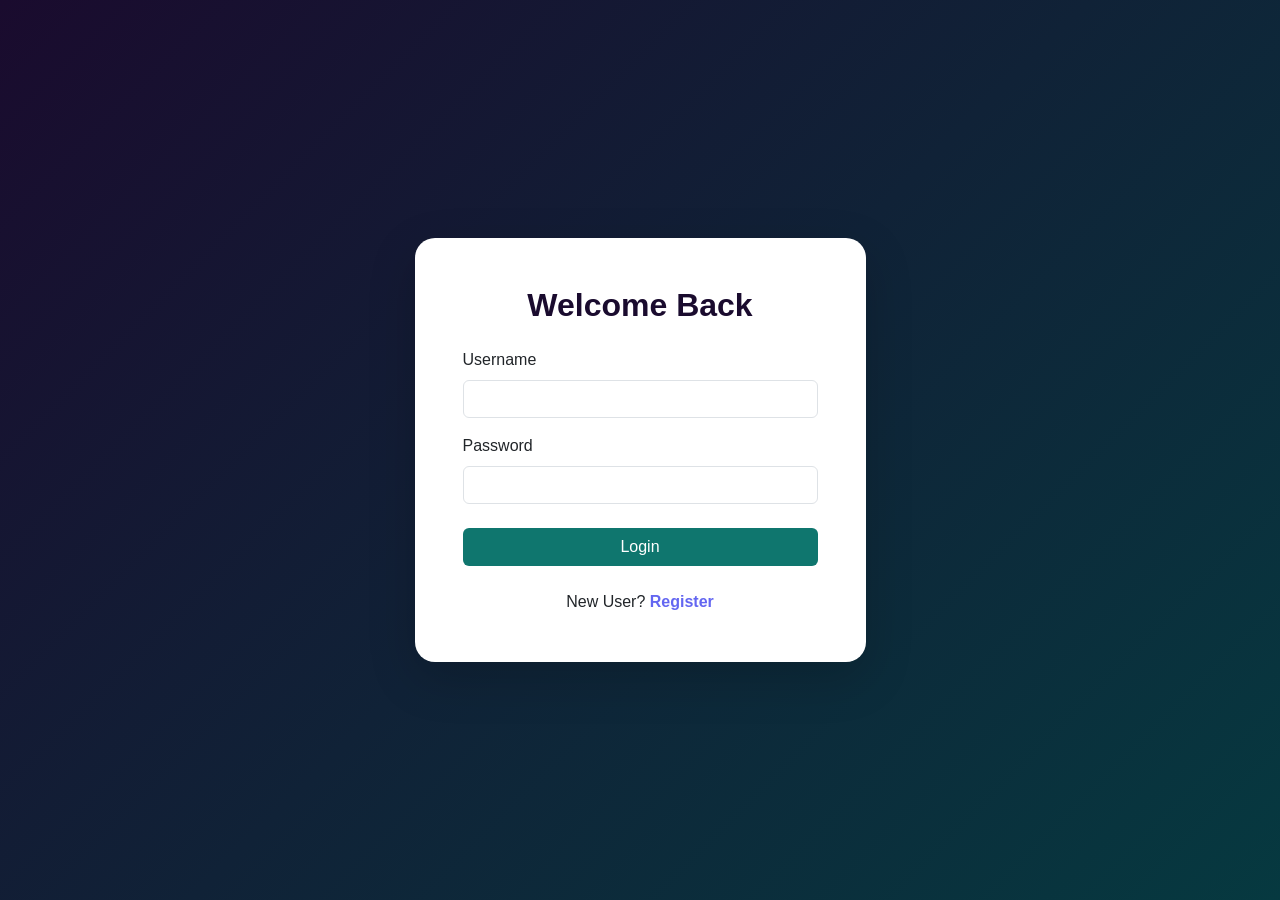
==== health-tracker.html @ 25d147f1 "Added authentication system" ====
<!doctype html>
<html lang="en">
  <head>
    <meta charset="UTF-8" />
    <meta name="viewport" content="width=device-width, initial-scale=1.0" />
    <title>Health Tracker | Fitness Tracker</title>

    <link
      href="https://cdn.jsdelivr.net/npm/bootstrap@5.3.2/dist/css/bootstrap.min.css"
      rel="stylesheet"
    />

    <link rel="stylesheet" href="assets/css/style.css" />
  </head>
  <body>
    <!-- NAVBAR -->
    <nav
      class="navbar navbar-expand-lg navbar-dark bg-dark"
      style="
        font-family:
          &quot;Lucida Sans&quot;, &quot;Lucida Sans Regular&quot;,
          &quot;Lucida Grande&quot;, &quot;Lucida Sans Unicode&quot;, Geneva,
          Verdana, sans-serif;
      "
    >
      <div class="container">
        <a class="navbar-brand fw-bold" href="index.html">Fitness Tracker</a>

        <button
          class="navbar-toggler"
          type="button"
          data-bs-toggle="collapse"
          data-bs-target="#navbarNav"
        >
          <span class="navbar-toggler-icon"></span>
        </button>

        <div class="collapse navbar-collapse" id="navbarNav">
          <ul class="navbar-nav ms-auto">
            <li class="nav-item">
              <a class="nav-link" href="index.html">Home</a>
            </li>

            <li class="nav-item">
              <a class="nav-link" href="Workout log.html">Workout Log</a>
            </li>

            <li class="nav-item">
              <a class="nav-link active" href="health-tracker.html"
                >Health Tracker</a
              >
            </li>

            <li class="nav-item">
              <a class="nav-link" href="Progress.html">Progress</a>
            </li>

            <li class="nav-item">
              <a class="nav-link" href="Analytics.html">Analytics</a>
            </li>

            <li class="nav-item">
              <a class="nav-link" href="About.html">About</a>
            </li>
            <li class="nav-item">
              <a class="nav-link text-danger" href="#" onclick="logout()">
                Logout
              </a>
            </li>
          </ul>
        </div>
      </div>
    </nav>

    <!-- HEADER -->
    <section
      class="py-4"
      style="background: linear-gradient(135deg, #1a0b2e, #063940)"
    >
      <div class="container text-center text-white">
        <h2 class="fw-bold">Health Tracker</h2>
        <p class="mb-0">Track Sleep, Steps, and Water Intake</p>
      </div>
    </section>

    <div class="container py-5">
      <!-- SLEEP -->

      <div class="card shadow mb-5" style="background-color: #eef2ff">
        <div class="card-body">
          <h4 class="mb-4">Sleep Log</h4>

          <form id="sleepForm">
            <div class="row g-3">
              <div class="col-md-6">
                <input
                  type="date"
                  id="sleepDate"
                  class="form-control"
                  required
                />
              </div>

              <div class="col-md-6">
                <input
                  type="number"
                  id="hoursSlept"
                  class="form-control"
                  placeholder="Hours Slept"
                  min="0"
                  step="0.1"
                  required
                />
              </div>

              <div class="col-12">
                <button class="btn btn-primary">Add Sleep Record</button>
              </div>
            </div>
          </form>

          <hr />

          <table class="table table-striped text-center">
            <thead class="table-dark">
              <tr>
                <th>Date</th>
                <th>Hours Slept</th>
                <th>Actions</th>
              </tr>
            </thead>

            <tbody id="sleepTableBody"></tbody>
          </table>
        </div>
      </div>

      <!-- STEPS -->

      <div class="card shadow mb-5" style="background-color: #eef2ff">
        <div class="card-body">
          <h4 class="mb-4">Step Log</h4>

          <form id="stepForm">
            <div class="row g-3">
              <div class="col-md-6">
                <input
                  type="date"
                  id="stepDate"
                  class="form-control"
                  required
                />
              </div>

              <div class="col-md-6">
                <input
                  type="number"
                  id="stepsWalked"
                  class="form-control"
                  placeholder="Steps Walked"
                  min="0"
                  required
                />
              </div>

              <div class="col-12">
                <button
                  class="btn btn-success"
                  style="background-color: #0f766e"
                >
                  Add Step Record
                </button>
              </div>
            </div>
          </form>

          <hr />

          <table class="table table-striped text-center">
            <thead class="table-dark">
              <tr>
                <th>Date</th>
                <th>Steps Walked</th>
                <th>Actions</th>
              </tr>
            </thead>

            <tbody id="stepTableBody"></tbody>
          </table>
        </div>
      </div>

      <!-- WATER -->

      <div class="card shadow" style="background-color: #eef2ff">
        <div class="card-body">
          <h4 class="mb-4">Water Intake Log</h4>

          <form id="waterForm">
            <div class="row g-3">
              <div class="col-md-6">
                <input
                  type="date"
                  id="waterDate"
                  class="form-control"
                  required
                />
              </div>

              <div class="col-md-6">
                <input
                  type="number"
                  id="litersDrank"
                  class="form-control"
                  placeholder="Liters Drank"
                  min="0"
                  step="0.1"
                  required
                />
              </div>

              <div class="col-12">
                <button
                  class="btn btn-info"
                  style="color: white"
                  style="background-color: #7c3aed"
                  ;
                >
                  Add Water Record
                </button>
              </div>
            </div>
          </form>

          <hr />

          <table class="table table-striped text-center">
            <thead class="table-dark">
              <tr>
                <th>Date</th>
                <th>Liters Drank</th>
                <th>Actions</th>
              </tr>
            </thead>

            <tbody id="waterTableBody"></tbody>
          </table>
        </div>
      </div>
    </div>

    <footer
      class="bg-dark text-white text-center py-3"
      style="
        font-family:
          &quot;Lucida Sans&quot;, &quot;Lucida Sans Regular&quot;,
          &quot;Lucida Grande&quot;, &quot;Lucida Sans Unicode&quot;, Geneva,
          Verdana, sans-serif;
      "
    >
      <p class="mb-0">© 2025 Student Fitness & Performance Tracker</p>
    </footer>

    <script src="https://cdn.jsdelivr.net/npm/bootstrap@5.3.2/dist/js/bootstrap.bundle.min.js"></script>

    <script>
      if (!localStorage.getItem("userId")) {
        window.location.href = "login.html";
      }
      async function loadSleep() {
        const response = await fetch(
          "https://student-fitness-performance-tracker-production.up.railway.app/sleep",
        );

        const records = await response.json();

        const tableBody = document.getElementById("sleepTableBody");

        tableBody.innerHTML = "";

        records.forEach((record) => {
          tableBody.innerHTML += `
            <tr>
              <td>${formatDate(record.sleepDate)}</td>
                <td>${record.hoursSlept}</td>
                <td>
        <button
            class="btn btn-danger btn-sm"
            onclick="deleteSleep(${record.id})" style="background-color: #8B1E3F"
        >
            Delete
        </button>
    </td>
            </tr>
            `;
        });
      }

      async function loadSteps() {
        const response = await fetch(
          "https://student-fitness-performance-tracker-production.up.railway.app/steps",
        );

        const records = await response.json();

        const tableBody = document.getElementById("stepTableBody");

        tableBody.innerHTML = "";

        records.forEach((record) => {
          tableBody.innerHTML += `
            <tr>
              <td>${formatDate(record.stepDate)}</td>
                <td>${record.stepsWalked}</td>
                <td>
        <button
            class="btn btn-danger btn-sm"
            onclick="deleteStep(${record.id})" style="background-color: #8B1E3F"
        >
            Delete
        </button>
    </td>
            </tr>
            `;
        });
      }

      async function loadWater() {
        const response = await fetch(
          "https://student-fitness-performance-tracker-production.up.railway.app/water",
        );

        const records = await response.json();

        const tableBody = document.getElementById("waterTableBody");

        tableBody.innerHTML = "";

        records.forEach((record) => {
          tableBody.innerHTML += `
            <tr>
              <td>${formatDate(record.waterDate)}</td>
                <td>${record.litersDrank}</td>
                <td>
        <button
            class="btn btn-danger btn-sm"
            onclick="deleteWater(${record.id})" style="background-color: #8B1E3F"
        >
            Delete
        </button>
    </td>
            </tr>
            `;
        });
      }

      document
        .getElementById("sleepForm")
        .addEventListener("submit", async function (e) {
          e.preventDefault();

          await fetch(
            "https://student-fitness-performance-tracker-production.up.railway.app/sleep",
            {
              method: "POST",

              headers: {
                "Content-Type": "application/json",
              },

              body: JSON.stringify({
                sleepDate: document.getElementById("sleepDate").value,
                hoursSlept: parseFloat(
                  document.getElementById("hoursSlept").value,
                ),
              }),
            },
          );

          this.reset();

          loadSleep();
        });

      document
        .getElementById("stepForm")
        .addEventListener("submit", async function (e) {
          e.preventDefault();

          await fetch(
            "https://student-fitness-performance-tracker-production.up.railway.app/steps",
            {
              method: "POST",

              headers: {
                "Content-Type": "application/json",
              },

              body: JSON.stringify({
                stepDate: document.getElementById("stepDate").value,
                stepsWalked: parseInt(
                  document.getElementById("stepsWalked").value,
                ),
              }),
            },
          );

          this.reset();

          loadSteps();
        });

      document
        .getElementById("waterForm")
        .addEventListener("submit", async function (e) {
          e.preventDefault();

          await fetch(
            "https://student-fitness-performance-tracker-production.up.railway.app/water",
            {
              method: "POST",

              headers: {
                "Content-Type": "application/json",
              },

              body: JSON.stringify({
                waterDate: document.getElementById("waterDate").value,
                litersDrank: parseFloat(
                  document.getElementById("litersDrank").value,
                ),
              }),
            },
          );

          this.reset();

          loadWater();
        });
      async function deleteSleep(id) {
        if (!confirm("Delete sleep record?")) {
          return;
        }

        await fetch(
          `https://student-fitness-performance-tracker-production.up.railway.app/sleep/${id}`,
          {
            method: "DELETE",
          },
        );

        loadSleep();
      }
      async function deleteWater(id) {
        if (!confirm("Delete water record?")) {
          return;
        }

        await fetch(
          `https://student-fitness-performance-tracker-production.up.railway.app/water/${id}`,
          {
            method: "DELETE",
          },
        );

        loadWater();
      }
      async function deleteStep(id) {
        if (!confirm("Delete step record?")) {
          return;
        }

        await fetch(
          `https://student-fitness-performance-tracker-production.up.railway.app/steps/${id}`,
          {
            method: "DELETE",
          },
        );

        loadSteps();
      }

      loadSleep();
      loadSteps();
      loadWater();
    </script>
  </body>
</html>
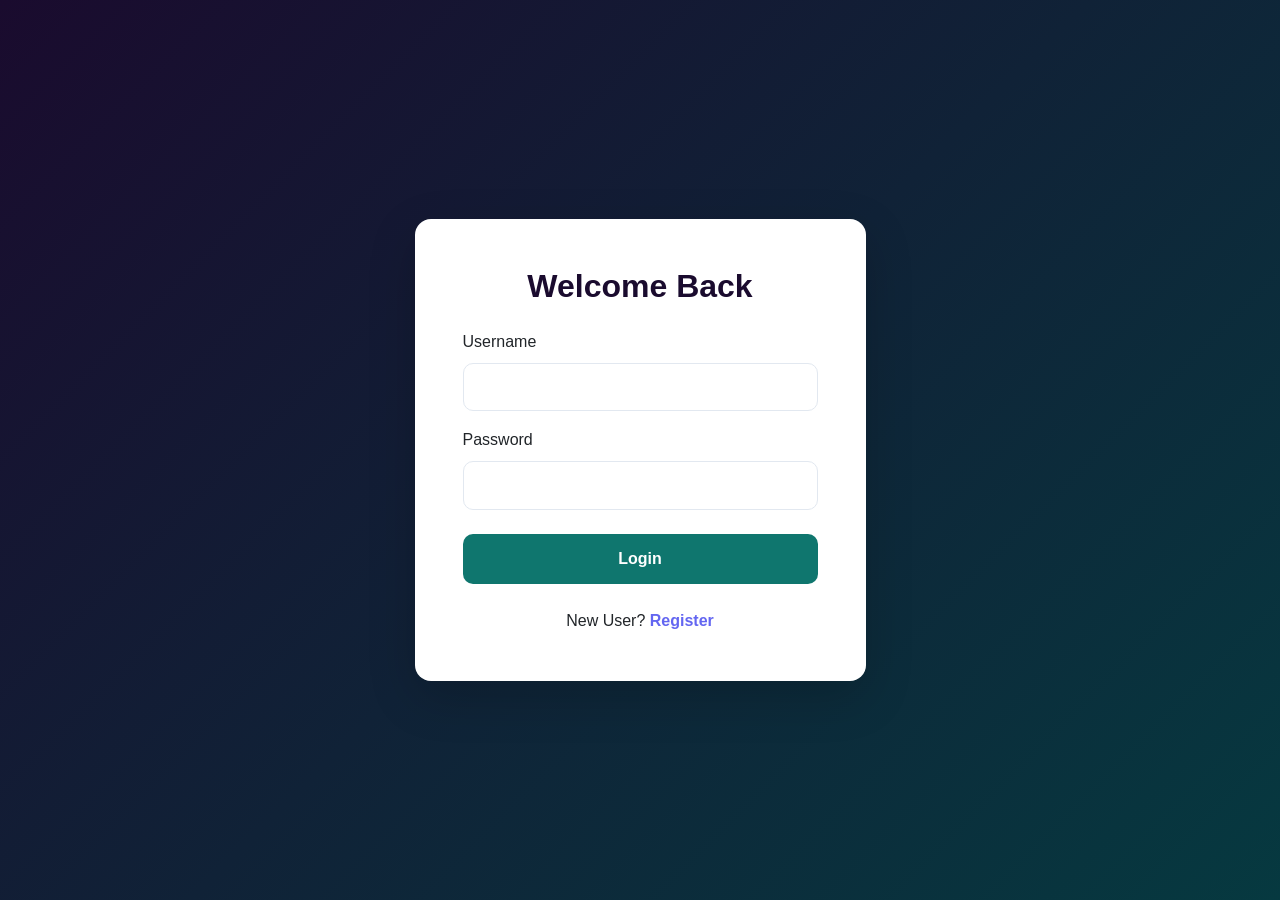
==== commit 1b140de0: "Improve responsive design for mobile" ====
--- a/health-tracker.html
+++ b/health-tracker.html
@@ -264,12 +264,46 @@
     <script src="https://cdn.jsdelivr.net/npm/bootstrap@5.3.2/dist/js/bootstrap.bundle.min.js"></script>
 
     <script>
-      if (!localStorage.getItem("userId")) {
+      function getCookie(name) {
+        const value = `; ${document.cookie}`;
+        const parts = value.split(`; ${name}=`);
+        if (parts.length === 2) return parts.pop().split(';').shift();
+        return null;
+      }
+
+      let userId = null;
+      try {
+        userId = localStorage.getItem("userId");
+      } catch (e) {
+        console.warn("localStorage error:", e);
+      }
+      if (!userId) {
+        userId = getCookie("userId");
+      }
+
+      if (!userId) {
         window.location.href = "login.html";
       }
+
+      function formatDate(dateString) {
+        const date = new Date(dateString);
+        const day = String(date.getDate()).padStart(2, "0");
+        const month = String(date.getMonth() + 1).padStart(2, "0");
+        const year = date.getFullYear();
+        return `${day}-${month}-${year}`;
+      }
+
+      function logout() {
+        try {
+          localStorage.removeItem("userId");
+        } catch (e) {}
+        document.cookie = "userId=;path=/;expires=Thu, 01 Jan 1970 00:00:00 UTC;";
+        window.location.href = "login.html";
+      }
+
       async function loadSleep() {
         const response = await fetch(
-          "https://student-fitness-performance-tracker-production.up.railway.app/sleep",
+          `https://student-fitness-performance-tracker-production.up.railway.app/sleep/user/${userId}`,
         );
 
         const records = await response.json();
@@ -298,7 +332,7 @@
 
       async function loadSteps() {
         const response = await fetch(
-          "https://student-fitness-performance-tracker-production.up.railway.app/steps",
+          `https://student-fitness-performance-tracker-production.up.railway.app/steps/user/${userId}`,
         );
 
         const records = await response.json();
@@ -327,7 +361,7 @@
 
       async function loadWater() {
         const response = await fetch(
-          "https://student-fitness-performance-tracker-production.up.railway.app/water",
+          `https://student-fitness-performance-tracker-production.up.railway.app/water/user/${userId}`,
         );
 
         const records = await response.json();
@@ -369,6 +403,7 @@
               },
 
               body: JSON.stringify({
+                userId: Number(userId),
                 sleepDate: document.getElementById("sleepDate").value,
                 hoursSlept: parseFloat(
                   document.getElementById("hoursSlept").value,
@@ -397,6 +432,7 @@
               },
 
               body: JSON.stringify({
+                userId: Number(userId),
                 stepDate: document.getElementById("stepDate").value,
                 stepsWalked: parseInt(
                   document.getElementById("stepsWalked").value,
@@ -425,6 +461,7 @@
               },
 
               body: JSON.stringify({
+                userId: Number(userId),
                 waterDate: document.getElementById("waterDate").value,
                 litersDrank: parseFloat(
                   document.getElementById("litersDrank").value,
--- a/assets/css/style.css
+++ b/assets/css/style.css
@@ -0,0 +1,439 @@
+/* ==========================================
+   STUDENT FITNESS & PERFORMANCE TRACKER CSS
+   ========================================== */
+
+/* --- Custom Variables & Theme System --- */
+:root {
+  --primary-gradient: linear-gradient(135deg, #1a0b2e, #063940);
+  --accent-color: #6e43ff;
+  --success-color: #0f766e;
+  --info-color: #2563eb;
+  --warning-color: #f59e0b;
+  --danger-color: #8b1e3f;
+  --card-bg: #ffffff;
+  --input-border: #e2e8f0;
+  --text-dark: #1e293b;
+  --text-muted: #64748b;
+  --font-family:
+    "Lucida Sans", "Lucida Sans Regular", "Lucida Grande",
+    "Lucida Sans Unicode", Geneva, Verdana, sans-serif;
+
+  /* Color Coding for Health Stats */
+  --stat-workout: #6366f1;
+  --stat-calories: #ef4444;
+  --stat-sleep: #10b981;
+  --stat-steps: #f59e0b;
+  --stat-water: #06b6d4;
+}
+
+/* --- Base Elements --- */
+body {
+  font-family: var(--font-family);
+  color: var(--text-dark);
+  background-color: #f8fafc;
+  line-height: 1.6;
+  overflow-x: hidden;
+}
+
+h1,
+h2,
+h3,
+h4,
+h5,
+h6 {
+  font-weight: 700;
+  color: #0f172a;
+}
+
+/* --- Premium Header & Hero --- */
+header,
+.hero-section,
+section[style*="linear-gradient"] {
+  background: var(--primary-gradient) !important;
+  padding: 4rem 1.5rem !important;
+  position: relative;
+  overflow: hidden;
+}
+
+/* Ensure page hero headers are always white */
+header h1, header h2, header h3,
+.hero-section h1, .hero-section h2, .hero-section h3,
+section[style*="linear-gradient"] h1,
+section[style*="linear-gradient"] h2,
+section[style*="linear-gradient"] h3 {
+  color: #ffffff !important;
+}
+
+/* Ensure subtext below hero headers is white and normal weight (not bold) */
+header p,
+.hero-section p,
+section[style*="linear-gradient"] p {
+  color: rgba(255, 255, 255, 0.9) !important;
+  font-weight: normal !important;
+}
+
+header::before,
+.hero-section::before,
+section[style*="linear-gradient"]::before {
+  content: "";
+  position: absolute;
+  top: -50%;
+  left: -50%;
+  width: 200%;
+  height: 200%;
+  background: radial-gradient(
+    circle,
+    rgba(110, 67, 255, 0.1) 0%,
+    rgba(0, 0, 0, 0) 60%
+  );
+  pointer-events: none;
+  animation: pulse-ambient 15s infinite alternate;
+}
+
+@keyframes pulse-ambient {
+  0% {
+    transform: rotate(0deg) scale(1);
+  }
+  100% {
+    transform: rotate(180deg) scale(1.1);
+  }
+}
+
+/* --- Navbar styling --- */
+.navbar {
+  backdrop-filter: blur(8px);
+  -webkit-backdrop-filter: blur(8px);
+  background-color: rgba(15, 23, 42, 0.95) !important;
+  border-bottom: 1px solid rgba(255, 255, 255, 0.08);
+  font-family: var(--font-family);
+}
+
+.navbar-brand {
+  letter-spacing: 0.5px;
+  background: linear-gradient(to right, #ffffff, #93c5fd);
+  -webkit-background-clip: text;
+  -webkit-text-fill-color: transparent;
+}
+
+.nav-link {
+  font-weight: 500;
+  transition:
+    color 0.2s ease,
+    transform 0.2s ease;
+}
+
+.nav-link:hover {
+  color: #60a5fa !important;
+  transform: translateY(-1px);
+}
+
+.nav-link.active {
+  color: #3b82f6 !important;
+  font-weight: 700;
+}
+
+/* --- Custom Card Styling --- */
+.card {
+  background-color: var(--card-bg);
+  border: 1px solid rgba(226, 232, 240, 0.8);
+  border-radius: 16px !important;
+  transition:
+    transform 0.3s cubic-bezier(0.4, 0, 0.2, 1),
+    box-shadow 0.3s ease;
+  overflow: hidden;
+}
+
+.card:hover {
+  transform: translateY(-5px);
+  box-shadow:
+    0 12px 20px -8px rgba(0, 0, 0, 0.08),
+    0 4px 6px -2px rgba(0, 0, 0, 0.04) !important;
+}
+
+.card-title {
+  color: #0f172a;
+}
+
+/* --- Stat Card Highlight Borders --- */
+#totalWorkouts {
+  color: var(--stat-workout);
+}
+#totalWorkouts + h5,
+.card:has(#totalWorkouts),
+.card:has(#totalWorkoutsByUser) {
+  border-top: 4px solid var(--stat-workout) !important;
+}
+
+#totalCalories {
+  color: var(--stat-calories);
+}
+#totalCalories + h5,
+.card:has(#totalCalories),
+.card:has(#totalCaloriesByUser) {
+  border-top: 4px solid var(--stat-calories) !important;
+}
+
+#totalSleep {
+  color: var(--stat-sleep);
+}
+#totalSleep + h5,
+.card:has(#totalSleep),
+.card:has(#totalSleepByUser) {
+  border-top: 4px solid var(--stat-sleep) !important;
+}
+
+#totalSteps {
+  color: var(--stat-steps);
+}
+#totalSteps + h5,
+.card:has(#totalSteps),
+.card:has(#totalStepsByUser) {
+  border-top: 4px solid var(--stat-steps) !important;
+}
+
+#totalWater {
+  color: var(--stat-water);
+}
+#totalWater + h5,
+.card:has(#totalWater),
+.card:has(#totalWaterByUser) {
+  border-top: 4px solid var(--stat-water) !important;
+}
+
+/* --- Modern Forms --- */
+.form-control {
+  border: 1.5px solid var(--input-border);
+  border-radius: 10px;
+  padding: 0.75rem 1rem;
+  transition:
+    border-color 0.2s ease,
+    box-shadow 0.2s ease;
+  font-size: 0.95rem;
+}
+
+.form-control:focus {
+  border-color: var(--accent-color);
+  box-shadow: 0 0 0 4px rgba(110, 67, 255, 0.12);
+  outline: none;
+}
+
+button[type="submit"],
+.btn-primary,
+.btn-success,
+.btn-info,
+.btn-warning {
+  border-radius: 10px;
+  padding: 0.75rem 1.5rem;
+  font-weight: 600;
+  transition:
+    transform 0.2s ease,
+    filter 0.2s ease,
+    box-shadow 0.2s ease;
+}
+
+button[type="submit"]:hover,
+.btn:hover {
+  filter: brightness(1.08);
+  transform: translateY(-1px);
+}
+
+button[type="submit"]:active,
+.btn:active {
+  transform: translateY(1px);
+}
+
+/* --- Elegant Tables --- */
+.table-responsive {
+  border-radius: 12px;
+  overflow: hidden;
+  background: #ffffff;
+  border: 1px solid #e2e8f0;
+}
+
+.table {
+  margin-bottom: 0;
+}
+
+.table th {
+  background-color: #0f172a !important;
+  color: #ffffff !important;
+  font-weight: 600;
+  text-transform: uppercase;
+  font-size: 0.8rem;
+  letter-spacing: 0.5px;
+  padding: 1rem !important;
+}
+
+.table td {
+  padding: 1rem !important;
+  vertical-align: middle;
+  border-color: #f1f5f9;
+  font-size: 0.95rem;
+}
+
+.table-striped tbody tr:nth-of-type(odd) {
+  background-color: rgba(248, 250, 252, 0.8);
+}
+
+/* --- Custom Progress Bars --- */
+.progress {
+  background-color: #f1f5f9;
+  border-radius: 20px;
+  overflow: hidden;
+  box-shadow: inset 0 2px 4px rgba(0, 0, 0, 0.02);
+}
+
+.progress-bar {
+  border-radius: 20px;
+  font-weight: 700;
+  font-size: 0.85rem;
+  letter-spacing: 0.5px;
+  transition: width 0.8s cubic-bezier(0.4, 0, 0.2, 1);
+}
+
+/* --- FOOTER --- */
+footer {
+  background-color: #0f172a !important;
+  border-top: 1px solid #1e293b;
+  padding: 2rem 1rem !important;
+  color: #94a3b8 !important;
+}
+
+footer p {
+  font-size: 0.9rem;
+}
+
+/* ==========================================
+   MEDIA QUERIES FOR RESPONSIVENESS
+   ========================================== */
+
+/* Tablet & Mobile Viewports */
+@media (max-width: 992px) {
+  header,
+  .hero-section,
+  section[style*="linear-gradient"] {
+    padding: 3rem 1rem !important;
+  }
+
+  header h1,
+  .hero-section h1 {
+    font-size: 2.2rem !important;
+  }
+}
+
+@media (max-width: 768px) {
+  /* Layout adjustments */
+  .container {
+    padding-left: 1.25rem;
+    padding-right: 1.25rem;
+  }
+
+  /* Font scaling */
+  header h1,
+  .hero-section h1 {
+    font-size: 1.8rem !important;
+  }
+
+  header h2,
+  .hero-section h2 {
+    font-size: 1.5rem !important;
+  }
+
+  h2 {
+    font-size: 1.6rem !important;
+  }
+
+  h4 {
+    font-size: 1.25rem !important;
+  }
+
+  /* Stacked card grids */
+  .row.g-4 {
+    --bs-gutter-y: 1.25rem;
+  }
+
+  /* Input fields stack nicely on mobile */
+  .card-body form .row.g-3 {
+    --bs-gutter-y: 1rem;
+  }
+
+  .card-body form .row.g-3 > [class*="col-"] {
+    width: 100% !important;
+  }
+
+  /* Tables formatting for mobile card-view fallback or scroll */
+  .table-responsive {
+    margin-bottom: 1.5rem;
+    overflow-x: auto;
+    -webkit-overflow-scrolling: touch;
+  }
+
+  .table th,
+  .table td {
+    padding: 0.75rem 0.5rem !important;
+    font-size: 0.85rem;
+  }
+
+  /* Navbar mobile alignment */
+  .navbar-nav {
+    padding-top: 1rem;
+    padding-bottom: 1rem;
+    text-align: center;
+  }
+
+  .navbar-nav .nav-item {
+    margin: 0.5rem 0;
+  }
+
+  /* About page specific adjustments */
+  .flex-md-row-reverse {
+    flex-direction: column !important;
+  }
+
+  img.img-fluid {
+    margin-bottom: 1.5rem;
+  }
+}
+
+/* Small Mobile Screens */
+@media (max-width: 576px) {
+  header,
+  .hero-section,
+  section[style*="linear-gradient"] {
+    padding: 2.5rem 0.75rem !important;
+  }
+
+  header h1,
+  .hero-section h1 {
+    font-size: 1.5rem !important;
+  }
+
+  /* Single-column grid for statistics card list on extra small devices */
+  .col-md-4,
+  .col-md-6,
+  .col-md-3 {
+    width: 100% !important;
+  }
+
+  /* Make delete and edit buttons wider for easier tap targets */
+  .btn-sm {
+    padding: 0.4rem 0.8rem !important;
+    font-size: 0.8rem;
+    width: 100%;
+    margin-top: 0.25rem;
+  }
+
+  /* Smooth progress text for smaller screens */
+  .progress {
+    height: 20px !important;
+  }
+
+  .progress-bar {
+    font-size: 0.75rem;
+  }
+
+  /* Charts wrapping & padding */
+  canvas {
+    max-height: 280px !important;
+  }
+}
